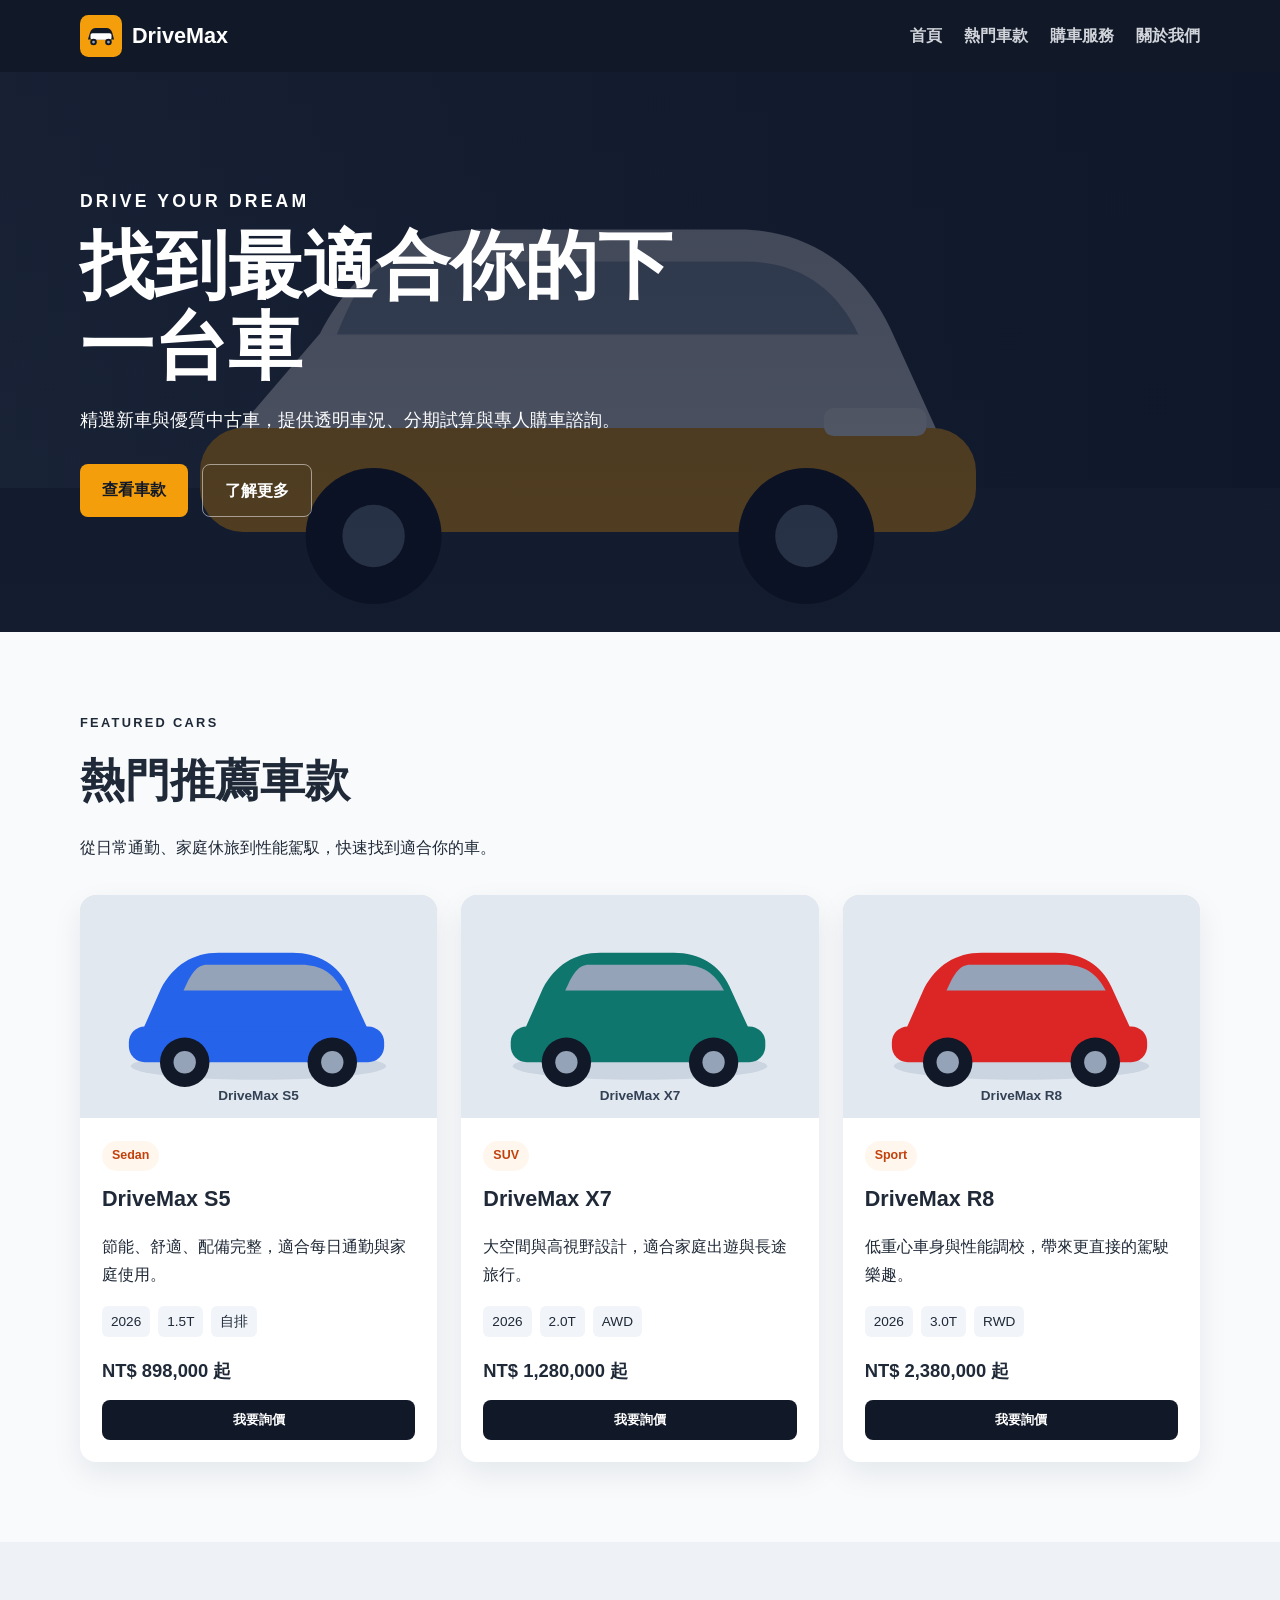
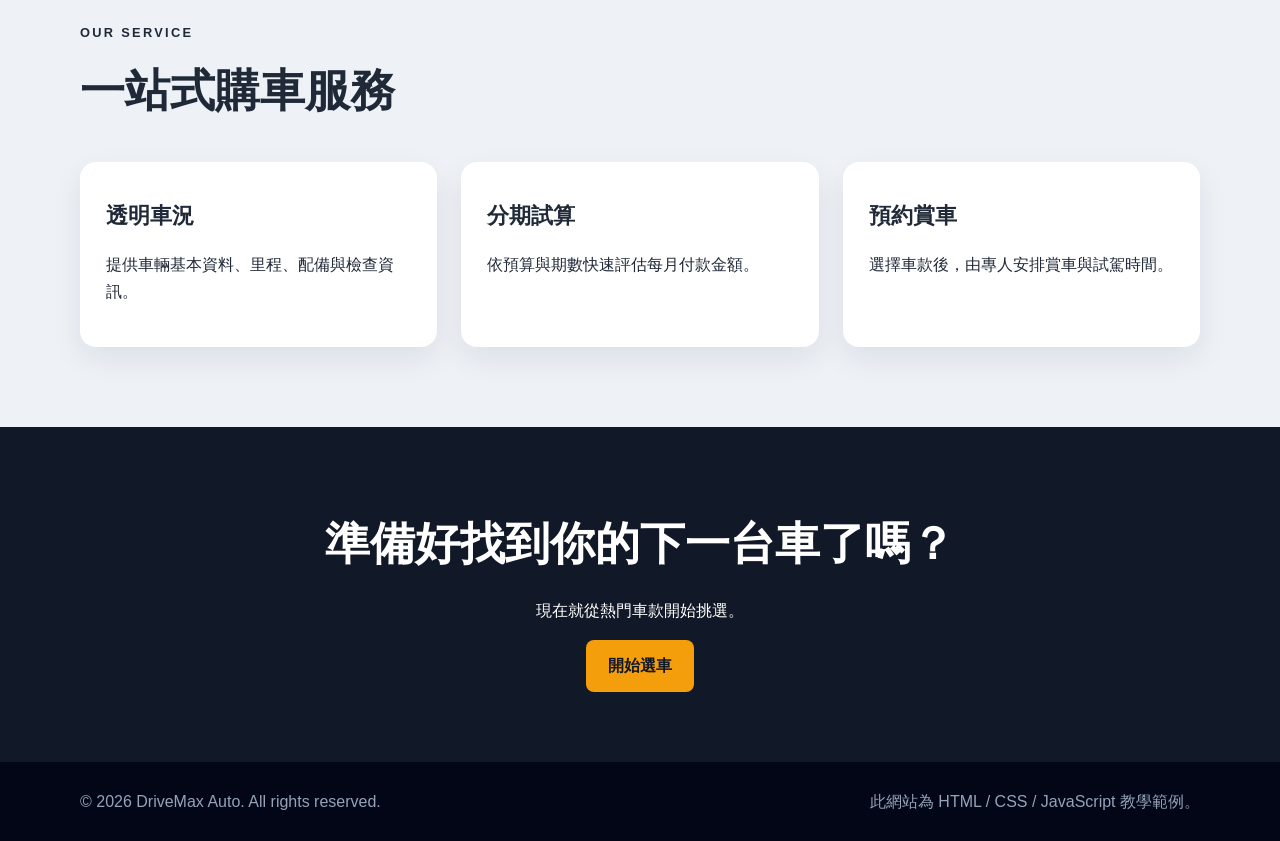
==== index.html @ 2693138b "." ====
<!DOCTYPE html>
<html lang="zh-Hant">
<head>
  <meta charset="UTF-8">
  <meta name="viewport" content="width=device-width, initial-scale=1.0">
  <title>DriveMax 汽車銷售</title>
  <link rel="stylesheet" href="css/style.css">
</head>
<body>
  <header class="header">
    <div class="container nav">
      <a class="brand" href="index.html">
        <img src="images/logo.svg" alt="DriveMax Logo">
        <span>DriveMax</span>
      </a>

      <nav>
        <a href="index.html">首頁</a>
        <a href="#cars">熱門車款</a>
        <a href="#service">購車服務</a>
        <a href="about.html">關於我們</a>
      </nav>
    </div>
  </header>

  <main>
    <section class="hero">
      <div class="container hero-content">
        <div>
          <p class="eyebrow">DRIVE YOUR DREAM</p>
          <h1>找到最適合你的下一台車</h1>
          <p>
            精選新車與優質中古車，提供透明車況、分期試算與專人購車諮詢。
          </p>
          <div class="hero-actions">
            <a class="btn primary" href="#cars">查看車款</a>
            <a class="btn secondary" href="about.html">了解更多</a>
          </div>
        </div>
      </div>
    </section>

    <section id="cars" class="section">
      <div class="container">
        <div class="section-heading">
          <p class="eyebrow">FEATURED CARS</p>
          <h2>熱門推薦車款</h2>
          <p>從日常通勤、家庭休旅到性能駕馭，快速找到適合你的車。</p>
        </div>

        <div class="car-grid">
          <article class="car-card">
            <img src="images/sedan.svg" alt="都會房車">
            <div class="car-card-body">
              <span class="tag">Sedan</span>
              <h3>DriveMax S5</h3>
              <p>節能、舒適、配備完整，適合每日通勤與家庭使用。</p>
              <div class="car-meta">
                <span>2026</span>
                <span>1.5T</span>
                <span>自排</span>
              </div>
              <strong>NT$ 898,000 起</strong>
              <button class="inquiry-btn" data-car="DriveMax S5">我要詢價</button>
            </div>
          </article>

          <article class="car-card">
            <img src="images/suv.svg" alt="休旅車">
            <div class="car-card-body">
              <span class="tag">SUV</span>
              <h3>DriveMax X7</h3>
              <p>大空間與高視野設計，適合家庭出遊與長途旅行。</p>
              <div class="car-meta">
                <span>2026</span>
                <span>2.0T</span>
                <span>AWD</span>
              </div>
              <strong>NT$ 1,280,000 起</strong>
              <button class="inquiry-btn" data-car="DriveMax X7">我要詢價</button>
            </div>
          </article>

          <article class="car-card">
            <img src="images/sport.svg" alt="跑車">
            <div class="car-card-body">
              <span class="tag">Sport</span>
              <h3>DriveMax R8</h3>
              <p>低重心車身與性能調校，帶來更直接的駕駛樂趣。</p>
              <div class="car-meta">
                <span>2026</span>
                <span>3.0T</span>
                <span>RWD</span>
              </div>
              <strong>NT$ 2,380,000 起</strong>
              <button class="inquiry-btn" data-car="DriveMax R8">我要詢價</button>
            </div>
          </article>
        </div>
      </div>
    </section>

    <section id="service" class="section service-section">
      <div class="container">
        <div class="section-heading">
          <p class="eyebrow">OUR SERVICE</p>
          <h2>一站式購車服務</h2>
        </div>

        <div class="service-grid">
          <div class="service-card">
            <h3>透明車況</h3>
            <p>提供車輛基本資料、里程、配備與檢查資訊。</p>
          </div>
          <div class="service-card">
            <h3>分期試算</h3>
            <p>依預算與期數快速評估每月付款金額。</p>
          </div>
          <div class="service-card">
            <h3>預約賞車</h3>
            <p>選擇車款後，由專人安排賞車與試駕時間。</p>
          </div>
        </div>
      </div>
    </section>

    <section class="cta">
      <div class="container">
        <h2>準備好找到你的下一台車了嗎？</h2>
        <p>現在就從熱門車款開始挑選。</p>
        <a class="btn primary" href="#cars">開始選車</a>
      </div>
    </section>
  </main>

  <footer>
    <div class="container footer-content">
      <p>© 2026 DriveMax Auto. All rights reserved.</p>
      <p>此網站為 HTML / CSS / JavaScript 教學範例。</p>
    </div>
  </footer>

  <script src="js/main.js"></script>
</body>
</html>
---- css/style.css ----
* {
  box-sizing: border-box;
}

html {
  scroll-behavior: smooth;
}

body {
  margin: 0;
  font-family: Arial, "Noto Sans TC", sans-serif;
  color: #1f2937;
  background: #f8fafc;
  line-height: 1.7;
}

img {
  max-width: 100%;
  display: block;
}

a {
  color: inherit;
  text-decoration: none;
}

.container {
  width: min(1120px, calc(100% - 40px));
  margin: 0 auto;
}

.header {
  background: #111827;
  color: #fff;
  position: sticky;
  top: 0;
  z-index: 100;
}

.nav {
  min-height: 72px;
  display: flex;
  align-items: center;
  justify-content: space-between;
  gap: 32px;
}

.brand {
  display: flex;
  align-items: center;
  gap: 10px;
  font-weight: 800;
  font-size: 1.35rem;
}

.brand img {
  width: 42px;
  height: 42px;
}

nav {
  display: flex;
  gap: 22px;
  flex-wrap: wrap;
}

nav a {
  color: #d1d5db;
  font-weight: 700;
}

nav a:hover,
nav a.active {
  color: #fff;
}

.hero {
  min-height: 560px;
  display: flex;
  align-items: center;
  color: #fff;
  background:
    linear-gradient(rgba(15, 23, 42, 0.78), rgba(15, 23, 42, 0.7)),
    url("../images/camping.svg") center/cover no-repeat;
}

.hero-content {
  display: grid;
  grid-template-columns: minmax(0, 650px) 1fr;
}

.hero h1,
.page-hero h1 {
  font-size: clamp(2.4rem, 6vw, 4.6rem);
  line-height: 1.1;
  margin: 10px 0 18px;
}

.hero p {
  max-width: 620px;
  font-size: 1.1rem;
}

.eyebrow {
  margin: 0;
  font-size: 0.8rem;
  font-weight: 800;
  letter-spacing: 0.18em;
  text-transform: uppercase;
}

.hero-actions {
  display: flex;
  gap: 14px;
  margin-top: 28px;
  flex-wrap: wrap;
}

.btn {
  display: inline-block;
  border-radius: 8px;
  padding: 12px 22px;
  font-weight: 800;
  transition: 0.2s;
}

.btn.primary {
  background: #f59e0b;
  color: #111827;
}

.btn.secondary {
  border: 1px solid rgba(255, 255, 255, 0.5);
  color: #fff;
}

.btn:hover {
  transform: translateY(-2px);
}

.section {
  padding: 80px 0;
}

.section-heading {
  max-width: 680px;
  margin-bottom: 34px;
}

.section-heading h2,
.about-grid h2,
.cta h2 {
  margin: 8px 0 12px;
  font-size: clamp(1.9rem, 4vw, 2.8rem);
}

.car-grid,
.service-grid {
  display: grid;
  grid-template-columns: repeat(3, 1fr);
  gap: 24px;
}

.car-card,
.service-card,
.info-box {
  background: #fff;
  border-radius: 16px;
  overflow: hidden;
  box-shadow: 0 12px 30px rgba(15, 23, 42, 0.08);
}

.car-card img {
  width: 100%;
  aspect-ratio: 16 / 10;
  object-fit: cover;
  background: #e5e7eb;
}

.car-card-body {
  padding: 22px;
}

.car-card h3,
.service-card h3 {
  margin: 10px 0 8px;
  font-size: 1.35rem;
}

.tag {
  display: inline-block;
  padding: 4px 10px;
  border-radius: 999px;
  background: #fff7ed;
  color: #c2410c;
  font-size: 0.78rem;
  font-weight: 800;
}

.car-meta {
  display: flex;
  gap: 8px;
  margin: 18px 0;
  flex-wrap: wrap;
}

.car-meta span {
  padding: 4px 9px;
  border-radius: 6px;
  background: #f1f5f9;
  font-size: 0.85rem;
}

.car-card strong {
  display: block;
  margin-bottom: 14px;
  font-size: 1.15rem;
}

.inquiry-btn {
  width: 100%;
  border: 0;
  border-radius: 8px;
  padding: 11px 16px;
  background: #111827;
  color: #fff;
  font-weight: 800;
  cursor: pointer;
}

.service-section {
  background: #eef2f7;
}

.service-card {
  padding: 26px;
}

.cta {
  text-align: center;
  padding: 70px 20px;
  background: #111827;
  color: #fff;
}

.page-hero {
  padding: 100px 0;
  background: #e2e8f0;
}

.page-hero p {
  max-width: 720px;
}

.about-grid {
  display: grid;
  grid-template-columns: 1.4fr 0.8fr;
  gap: 36px;
  align-items: start;
}

.info-box {
  padding: 28px;
}

.info-box h3 {
  margin-top: 0;
}

.info-box ul {
  margin-bottom: 0;
  padding-left: 20px;
}

footer {
  padding: 26px 0;
  background: #020617;
  color: #94a3b8;
}

.footer-content {
  display: flex;
  justify-content: space-between;
  gap: 20px;
  flex-wrap: wrap;
}

.footer-content p {
  margin: 0;
}

@media (max-width: 820px) {
  .nav,
  .footer-content {
    align-items: flex-start;
    flex-direction: column;
    padding: 16px 0;
  }

  .hero-content {
    grid-template-columns: 1fr;
  }

  .car-grid,
  .service-grid,
  .about-grid {
    grid-template-columns: 1fr;
  }

  .hero {
    min-height: 500px;
  }
}
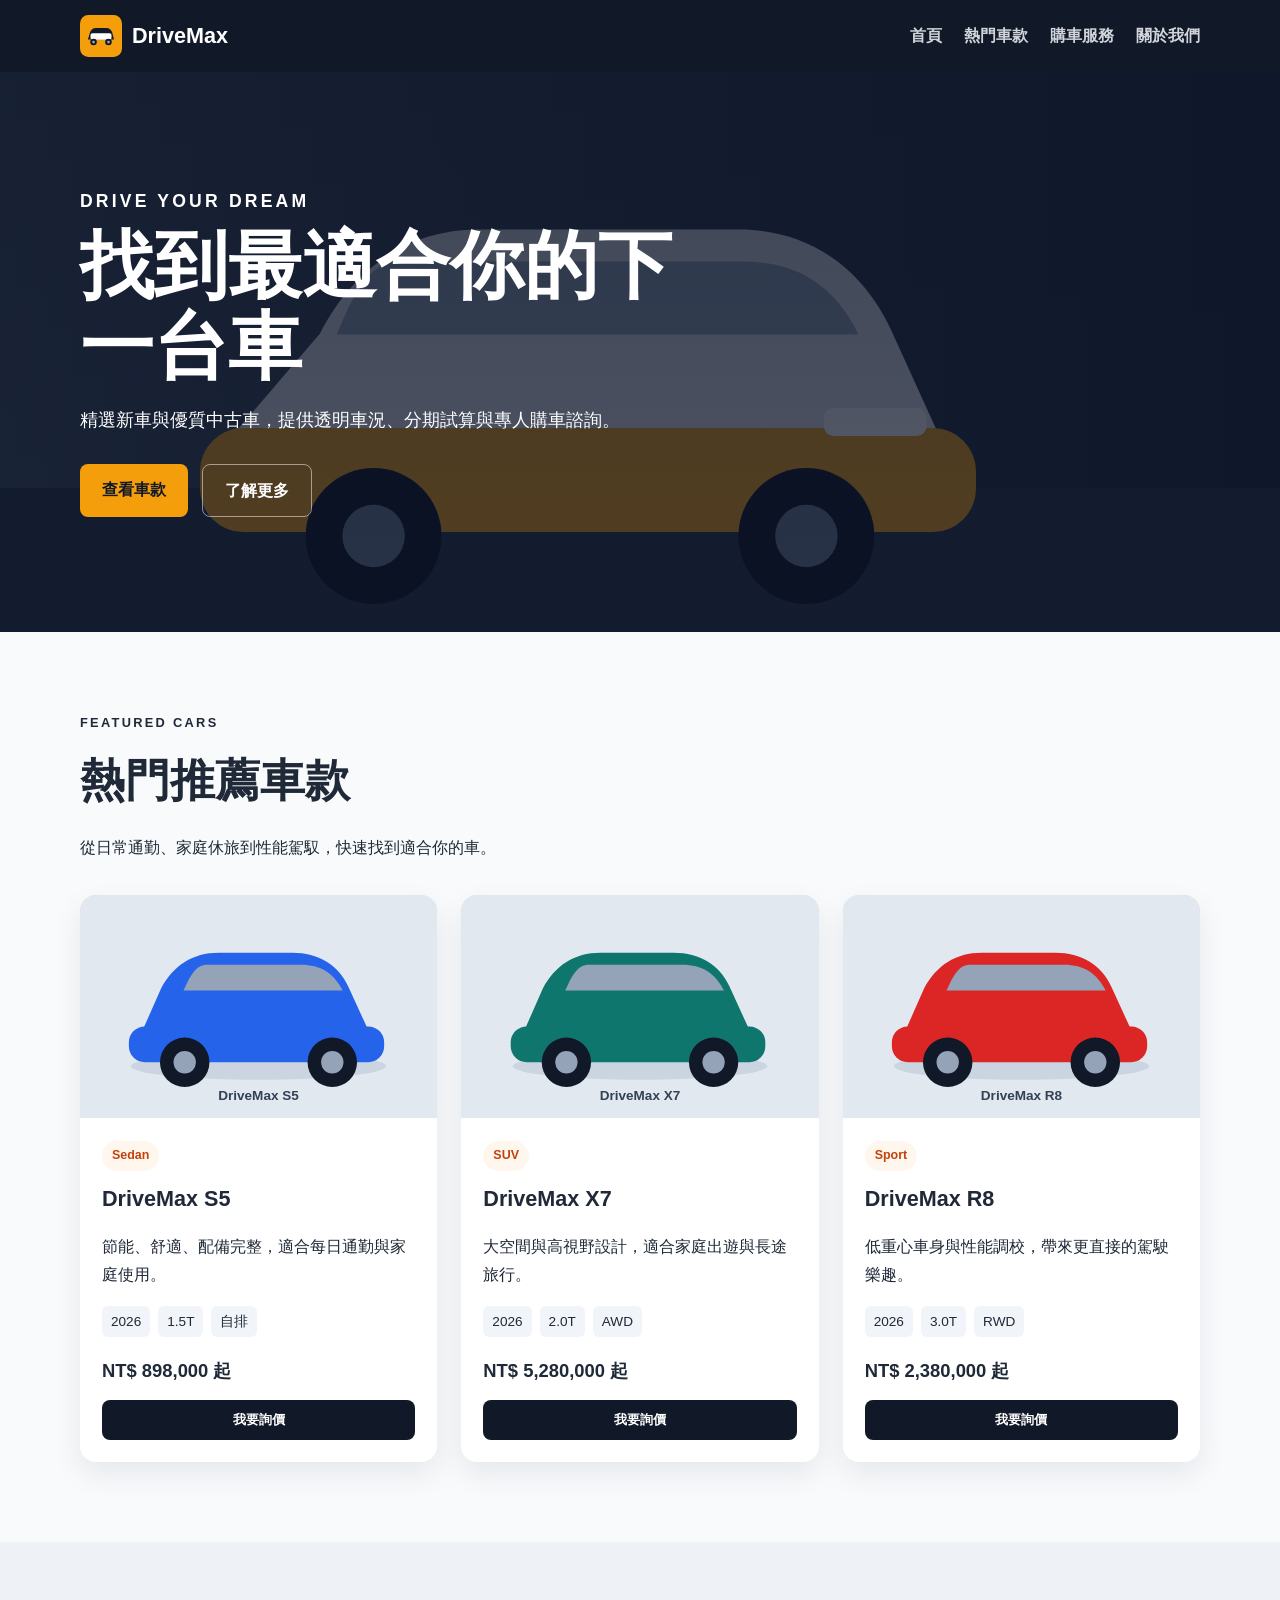
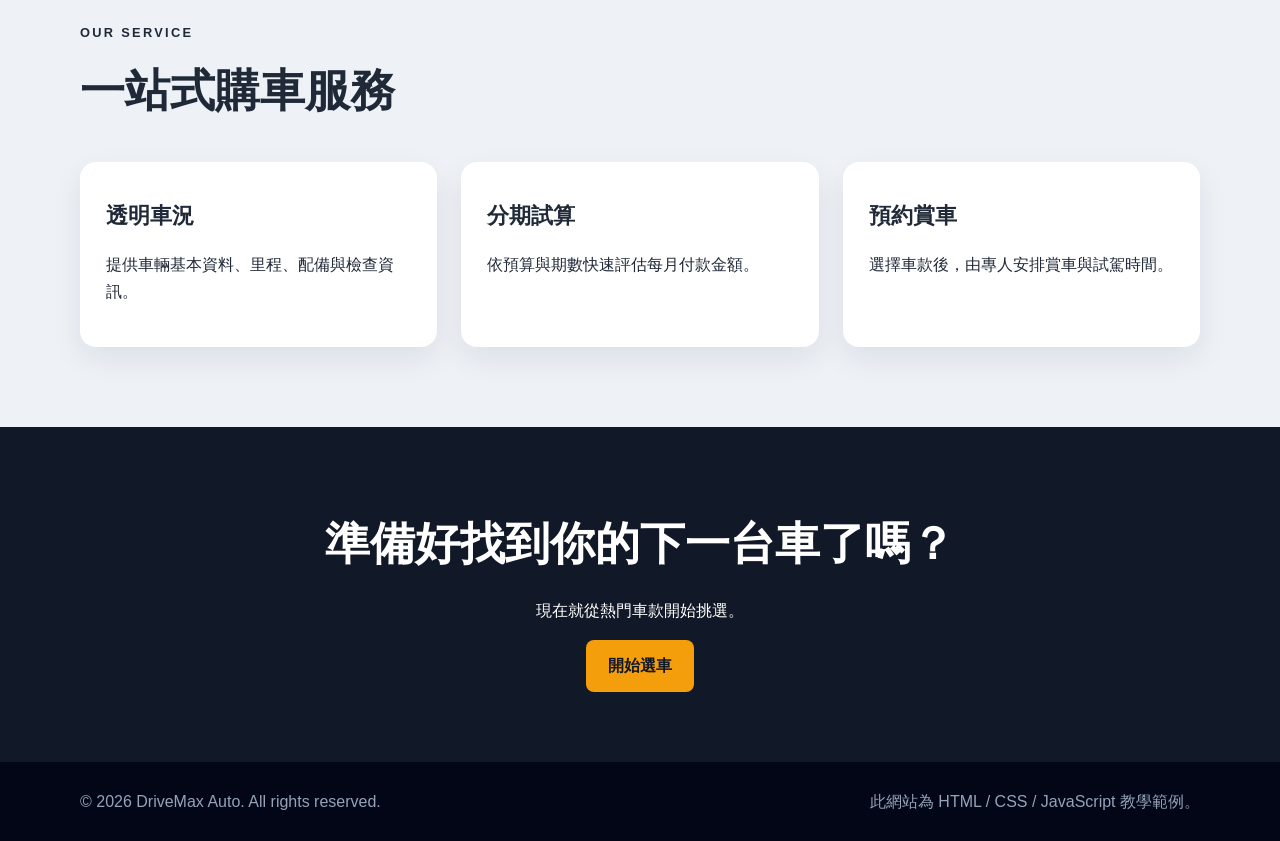
==== commit 88c0ce20: "update price" ====
--- a/index.html
+++ b/index.html
@@ -76,7 +76,7 @@
                 <span>2.0T</span>
                 <span>AWD</span>
               </div>
-              <strong>NT$ 1,280,000 起</strong>
+              <strong>NT$ 5,280,000 起</strong>
               <button class="inquiry-btn" data-car="DriveMax X7">我要詢價</button>
             </div>
           </article>
